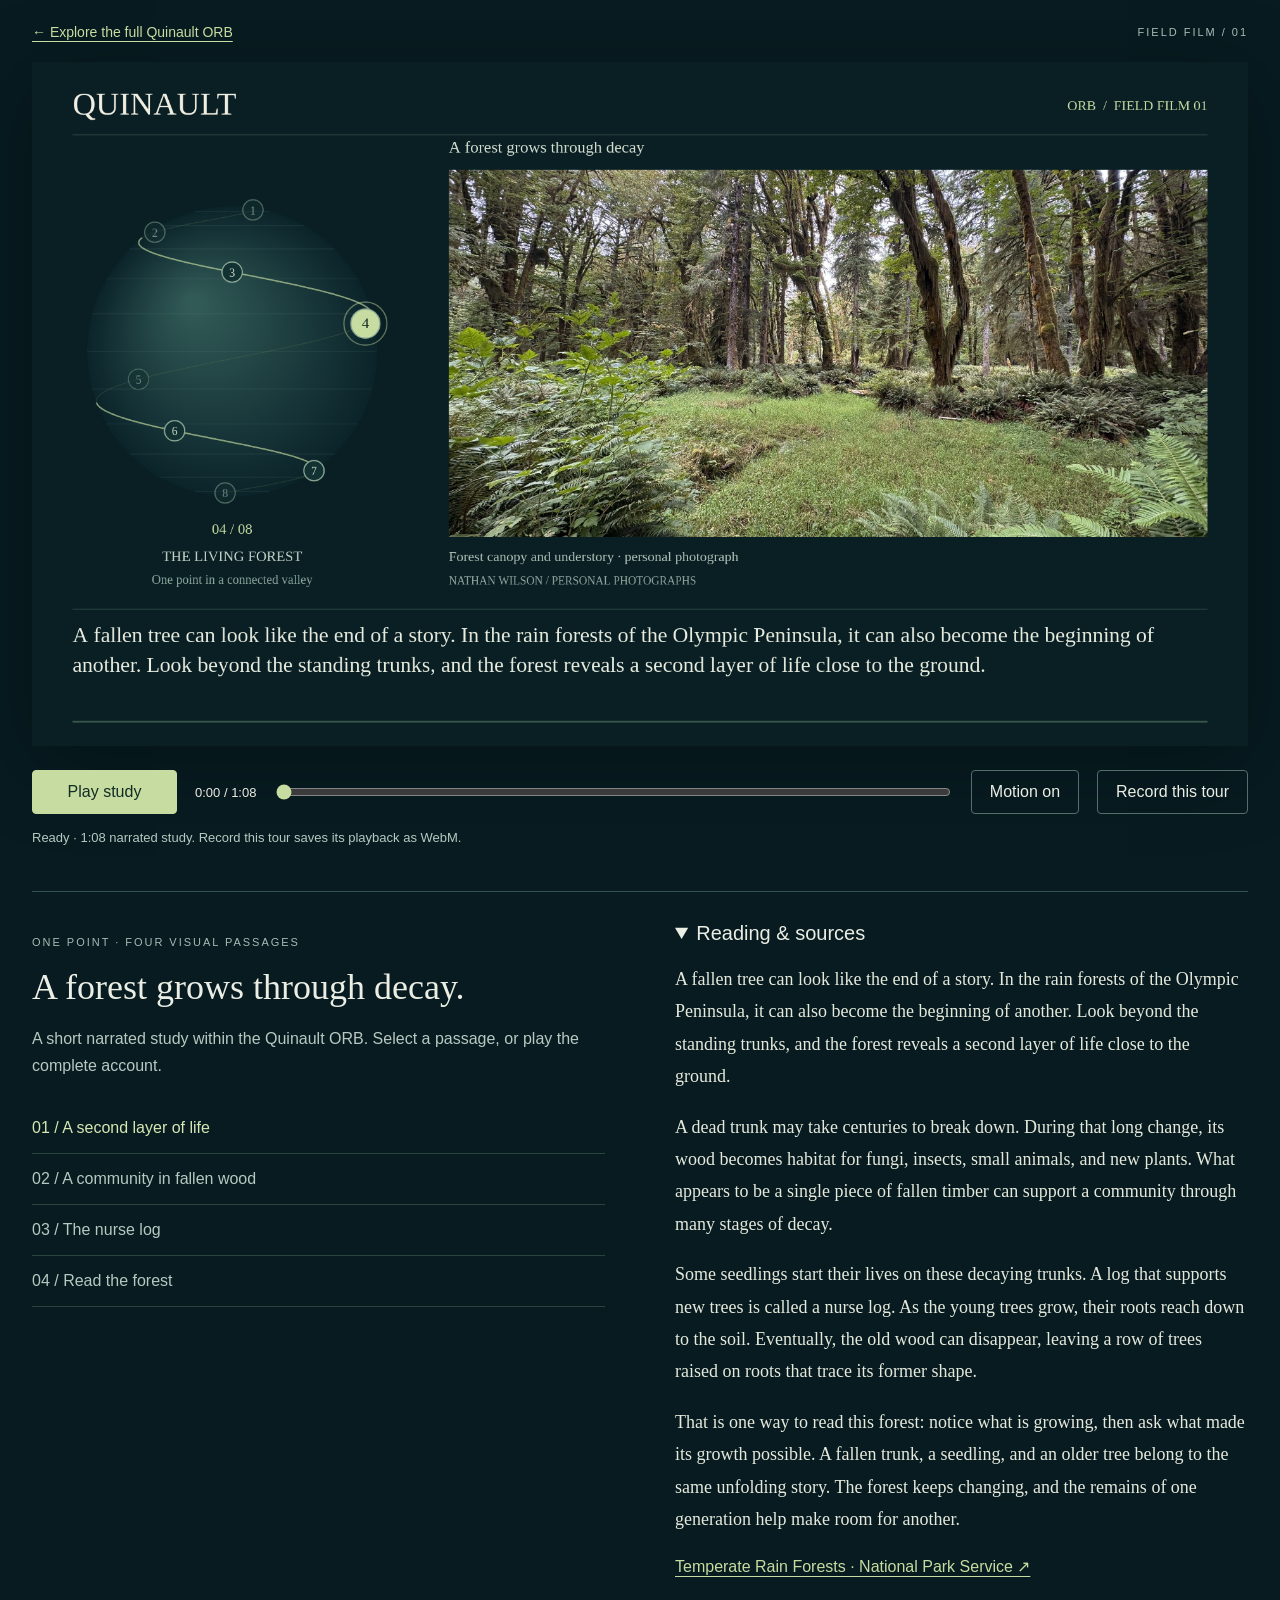
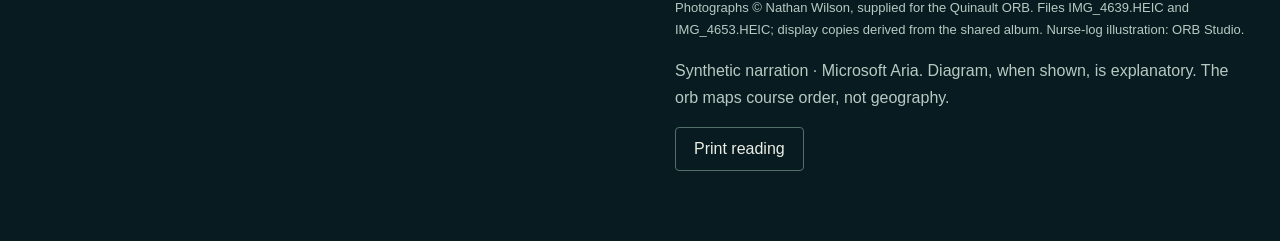
==== forest-sample.html @ 72dd6d6e "Add narrated forest film study with personal Quinault photographs Add a 69-second HTML study with tw" ====
<!doctype html>
<html lang="en"><head><meta charset="utf-8"><meta name="viewport" content="width=device-width,initial-scale=1"><meta name="color-scheme" content="dark"><title>Quinault · Forest film study</title><link rel="stylesheet" href="forest-sample.css"></head>
<body><main><nav class="top"><a href="index.html#journey/living-forest">← Explore the full Quinault ORB</a><span>FIELD FILM / 01</span></nav>
<canvas id="film" width="1920" height="1080" role="img" aria-label="Quinault forest film: a rotating eight-point orb beside photographs and the current narration passage. The complete transcript is below."></canvas>
<section class="controls" aria-label="Film playback"><button id="play" disabled>Loading narration…</button><span id="clock">0:00 / 1:09</span><input id="seek" type="range" min="0" max="69" step="0.1" value="0" aria-label="Seek narration"><button id="motion" aria-pressed="true">Motion on</button><button id="record" disabled>Record this tour</button></section>
<p id="status" role="status">Preparing the forest study.</p><a id="download" hidden>Download recorded tour</a>
<section class="notes"><div><p class="eyebrow">ONE POINT · FOUR VISUAL PASSAGES</p><h1>A forest grows through decay.</h1><p>A short narrated study within the Quinault ORB. Select a passage, or play the complete account.</p><nav id="passages" aria-label="Narration passages"></nav></div><div><details open><summary>Reading & sources</summary><div id="transcript"></div><p><a href="https://www.nps.gov/olym/learn/nature/temperate-rain-forests.htm" target="_blank" rel="noopener">Temperate Rain Forests · National Park Service ↗</a></p><p id="credits"></p><p>Synthetic narration · Microsoft Aria. Diagram, when shown, is explanatory. The orb maps course order, not geography.</p><button id="print">Print reading</button></details></div></section>
</main><audio id="voice" src="forest-sample.mp3" preload="auto"></audio><script src="forest-sample-data.js"></script><script src="forest-sample.js"></script></body></html>
---- forest-sample.css ----
:root{color-scheme:dark;font-family:'Segoe UI',sans-serif;background:#071b20;color:#ebeee4}*{box-sizing:border-box}body{margin:0}main{max-width:1600px;margin:auto;padding:24px 32px 70px}a{color:#c7dca1;text-underline-offset:4px}.top{display:flex;justify-content:space-between;gap:20px;align-items:center;padding:0 0 22px;font-size:14px}.top span,.eyebrow{font-size:11px;letter-spacing:.18em;color:#a9bbb5}canvas{display:block;width:100%;height:auto;background:#0a2025;box-shadow:0 18px 80px #0004}.controls{display:flex;gap:18px;align-items:center;margin-top:24px}button{background:transparent;color:inherit;border:1px solid #52706a;padding:12px 18px;border-radius:4px;font:inherit;cursor:pointer;white-space:nowrap}button:hover{background:#24423e}button:focus-visible,a:focus-visible,input:focus-visible{outline:3px solid #c7dca1;outline-offset:4px}button:disabled{opacity:.45;cursor:default}#play{background:#c7dca1;color:#122b25;border-color:#c7dca1;min-width:145px}#clock{font-size:13px;font-variant-numeric:tabular-nums;white-space:nowrap}input{accent-color:#c7dca1;flex:1;min-width:70px}#status{color:#b6c9c1;font-size:13px;min-height:20px}#download{display:inline-block;margin-bottom:15px}[hidden]{display:none!important}.notes{display:grid;grid-template-columns:1fr 1fr;gap:70px;margin-top:42px;padding-top:30px;border-top:1px solid #35514d}h1{font:36px/1.2 Georgia,serif;margin:14px 0}p{line-height:1.7;color:#b9c9c2}summary{cursor:pointer;font-size:20px}#transcript p{font:18px/1.8 Georgia,serif;color:#e5e9dc}#passages{display:flex;flex-direction:column;gap:0;margin-top:24px}#passages button{border:0;border-bottom:1px solid #29443e;text-align:left;border-radius:0;padding:16px 0;color:#b6c9c1}#passages button[aria-current=true]{color:#d6e8b3}#credits{font-size:13px}@media(max-width:850px){main{padding:18px 16px}.controls{flex-wrap:wrap;gap:12px}#seek{order:4;flex-basis:100%}.notes{grid-template-columns:1fr;gap:28px}.top span{display:none}h1{font-size:30px}#record{margin-left:auto}}@media print{body{background:white;color:black}canvas,.top,.controls,#status,#download,#passages,button,.eyebrow{display:none!important}.notes{display:block;border:0;margin:0;padding:0}main{padding:0}.notes p,#transcript p{color:black}details{display:block}a{color:black}}
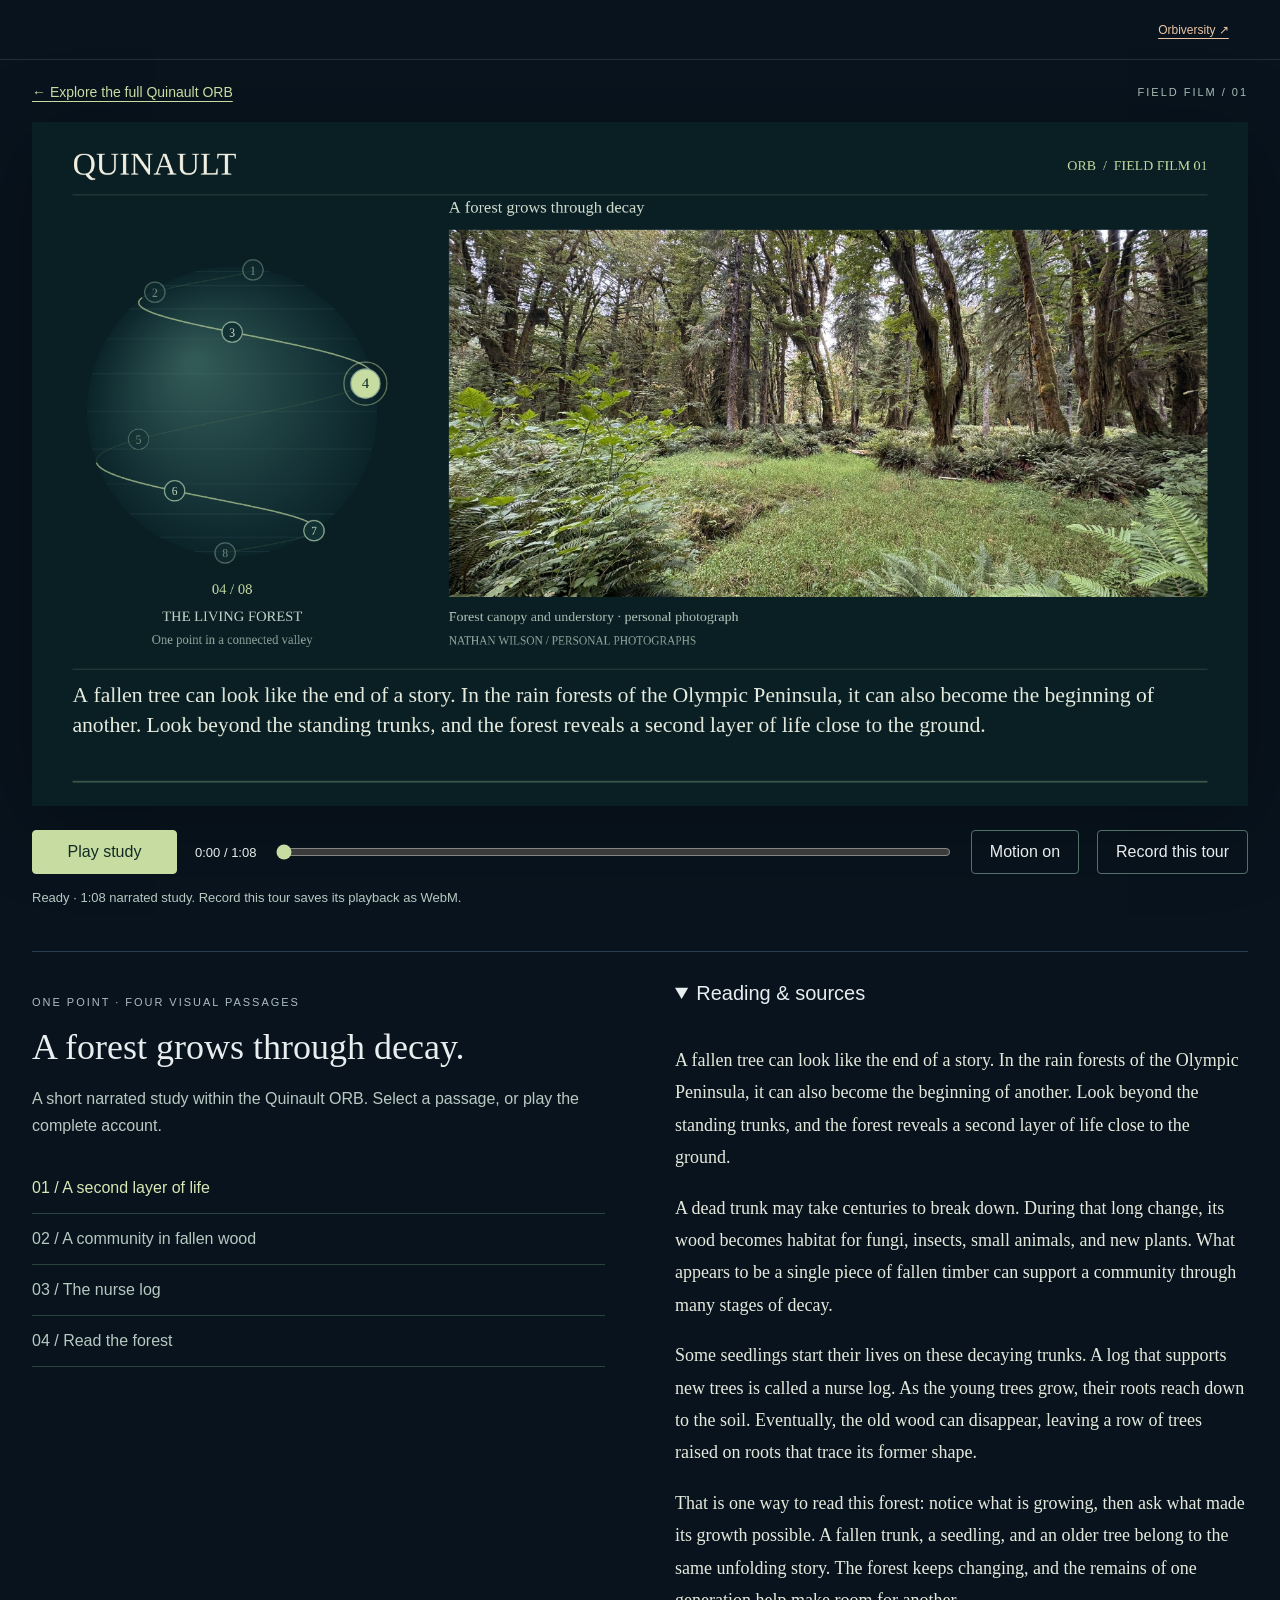
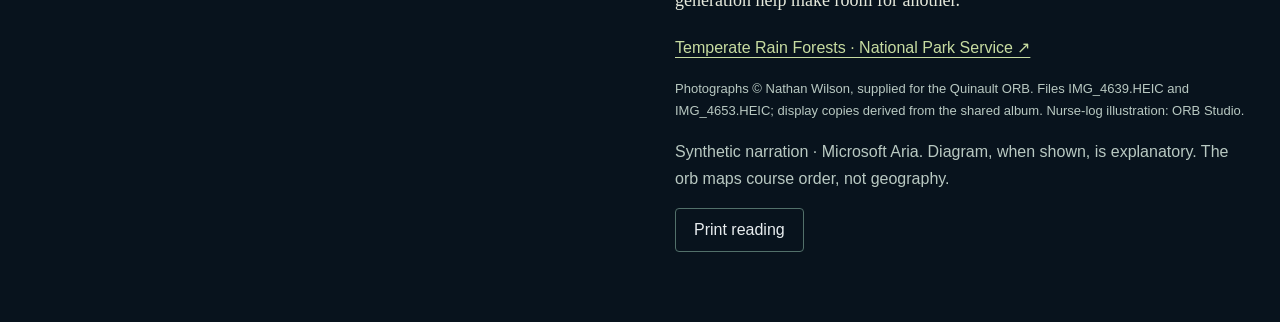
==== commit 2670ed34: "Unify the Quinault readers with Orbiversity Give the current reader, original edition and companion " ====
--- a/forest-sample.html
+++ b/forest-sample.html
@@ -1,8 +1,458 @@
-<!doctype html>
-<html lang="en"><head><meta charset="utf-8"><meta name="viewport" content="width=device-width,initial-scale=1"><meta name="color-scheme" content="dark"><title>Quinault · Forest film study</title><link rel="stylesheet" href="forest-sample.css"></head>
-<body><main><nav class="top"><a href="index.html#journey/living-forest">← Explore the full Quinault ORB</a><span>FIELD FILM / 01</span></nav>
-<canvas id="film" width="1920" height="1080" role="img" aria-label="Quinault forest film: a rotating eight-point orb beside photographs and the current narration passage. The complete transcript is below."></canvas>
-<section class="controls" aria-label="Film playback"><button id="play" disabled>Loading narration…</button><span id="clock">0:00 / 1:09</span><input id="seek" type="range" min="0" max="69" step="0.1" value="0" aria-label="Seek narration"><button id="motion" aria-pressed="true">Motion on</button><button id="record" disabled>Record this tour</button></section>
-<p id="status" role="status">Preparing the forest study.</p><a id="download" hidden>Download recorded tour</a>
-<section class="notes"><div><p class="eyebrow">ONE POINT · FOUR VISUAL PASSAGES</p><h1>A forest grows through decay.</h1><p>A short narrated study within the Quinault ORB. Select a passage, or play the complete account.</p><nav id="passages" aria-label="Narration passages"></nav></div><div><details open><summary>Reading & sources</summary><div id="transcript"></div><p><a href="https://www.nps.gov/olym/learn/nature/temperate-rain-forests.htm" target="_blank" rel="noopener">Temperate Rain Forests · National Park Service ↗</a></p><p id="credits"></p><p>Synthetic narration · Microsoft Aria. Diagram, when shown, is explanatory. The orb maps course order, not geography.</p><button id="print">Print reading</button></details></div></section>
-</main><audio id="voice" src="forest-sample.mp3" preload="auto"></audio><script src="forest-sample-data.js"></script><script src="forest-sample.js"></script></body></html>
+<!doctype html>
+<html lang="en"><head><meta charset="utf-8"><meta name="viewport" content="width=device-width,initial-scale=1"><meta name="color-scheme" content="dark"><title>Quinault · Forest film study</title><link rel="stylesheet" href="forest-sample.css"><!-- ORB-READER-STANDARD:STYLE:START -->
+<style id="orb-reader-standard">
+/* ORB reader standard 1.0.0. Presentation only; authored content keeps its identity. */
+@media screen {
+html:has(body[data-orb-reader]){color-scheme:dark;background:#08131d;scroll-padding-top:24px}
+body[data-orb-reader]{background:#08131d;color:#e8edef;font-family:Inter,"Segoe UI",Arial,sans-serif;font-synthesis:none;--reader-ink:#e8edef;--reader-muted:#acbcc5;--reader-line:#b5c9d326;--reader-accent:#efbc8e}
+body[data-orb-reader] :is(button,input,textarea,select){font-family:inherit}
+body[data-orb-reader] :is(button,summary,select){min-height:44px;touch-action:manipulation}
+body[data-orb-reader] :is(a,button,summary,input,textarea,select):focus-visible{outline:2px solid #efbc8e;outline-offset:4px}
+body[data-orb-reader] :is(button,a,summary){transition:color .18s,background-color .18s,border-color .18s}
+body[data-orb-reader] :is(input:not([type=range]):not([type=checkbox]):not([type=radio]),textarea,select){background:#122531;color:#e8edef;border-color:#b5c9d344;border-radius:5px}
+body[data-orb-reader] :is(dialog,.modal){background:#10222e;color:#e8edef;border-color:#b5c9d340;border-radius:8px}
+body[data-orb-reader] dialog::backdrop{background:#020812bd;backdrop-filter:blur(6px)}
+body[data-orb-reader] :is(header,.site-header,.topbar){background:#08131d;color:#e8edef;border-color:#b5c9d326}
+body[data-orb-reader] :is(header,.site-header,.topbar) a{color:#d4e0e6}
+body[data-orb-reader] :is(header,.site-header,.topbar) a:hover{color:#efbc8e}
+body[data-orb-reader] :is(.reader,.reader-panel,.content-column,article.reading){background:#0c1b26;color:#e8edef}
+body[data-orb-reader] :is(.reader,.reader-panel,.content-column,article.reading) :is(p,li){overflow-wrap:break-word}
+body[data-orb-reader] :is(.reader,.reader-panel,.content-column,article.reading) a{color:#e8c8a9}
+body[data-orb-reader] :is(.map-panel,.map-pane,.navigator,.orb-column,.sphere-panel){background:#091722;color:#e8edef;border-color:#b5c9d326}
+body[data-orb-reader] :is(.eyebrow,.kicker,.meta,.map-caption,.map-note,.note-status,.anchor){color:#aebdc6}
+body[data-orb-reader] :is(footer,.utility-bar,.below,.page-footer){color:#acbcc5;border-color:#b5c9d326}
+body[data-orb-reader] :is(.transport,.listen,.music-player,.film-player){background:#10222e;color:#e8edef;border-color:#b5c9d32c}
+body[data-orb-reader] :is(.compass,.directions,.thread-compass) button{color:#d2dfe6;background:#112530;border-color:#b5c9d32c;border-radius:5px}
+body[data-orb-reader] :is(.compass,.directions,.thread-compass) button:hover:not(:disabled){background:#1b3340;border-color:#efbc8e77;color:#fff}
+body[data-orb-reader] :is(.primary,.solid,.chosen){background:#ebbe97;color:#14212b;border-color:#ebbe97}
+body[data-orb-reader] button:disabled{opacity:.5}
+body[data-orb-reader] .reader-disclosure{border:0;border-top:1px solid #b5c9d326;padding:0;margin:18px 0 0;color:#e8edef}
+body[data-orb-reader] .reader-disclosure>summary{display:flex;align-items:center;gap:12px;cursor:pointer;font-size:13px;letter-spacing:0;font-weight:400;list-style:none;margin:0;padding:12px 0;color:#d0dee6}
+body[data-orb-reader] .reader-disclosure>summary::after{content:'+';margin-left:auto;color:#efbc8e;font-size:18px}
+body[data-orb-reader] .reader-disclosure[open]>summary::after{content:'−'}
+body[data-orb-reader] .reader-disclosure>summary::-webkit-details-marker{display:none}
+.reader-reaches{max-width:1600px;margin:0 auto;padding:35px clamp(22px,4vw,64px) 42px;border-top:1px solid #b5c9d326;color:#e8edef;font:14px/1.7 Inter,"Segoe UI",Arial,sans-serif;background:#0a1822}
+.reader-reaches h2{font:400 22px/1.3 Inter,"Segoe UI",Arial,sans-serif;letter-spacing:-.3px;margin:0 0 5px}
+.reader-reaches>p{color:#a9becb;font-size:13px;margin:0 0 22px}
+.reader-reach-list{display:grid;grid-template-columns:repeat(2,minmax(0,1fr));gap:24px 45px;list-style:none;padding:0;margin:0}
+.reader-reach-list li{display:grid;grid-template-columns:34px 1fr;column-gap:14px;align-content:start}
+.reader-reach-list li::before{content:'';grid-column:1;grid-row:1/4;width:28px;height:28px;margin-top:7px;border-radius:50%;background:radial-gradient(circle at 29% 24%,#f8eddd,#acc4ca 17%,#537d91 40%,#142a3c 70%,#08131d 88%);box-shadow:0 0 20px #aac7df26}
+.reader-reach-list a{grid-column:2;color:#f0d5bc;text-decoration:none;min-height:44px;display:flex;align-items:center;font-size:15px}
+.reader-reach-list a:hover{text-decoration:underline;text-underline-offset:5px}
+.reader-reach-list span{grid-column:2;font-size:12px;color:#a9becb;max-width:550px}
+.reader-library-return{display:inline-flex;align-items:center;min-height:44px;color:#eac5a3!important;font-size:12px;margin-top:20px}
+.reader-return-bar{display:flex;justify-content:flex-end;align-items:center;min-height:60px;padding:6px 4vw;background:#08131d;border-bottom:1px solid #b5c9d326}
+body[data-orb-reader="semantic"] h1{font-size:clamp(28px,3.2vw,42px);font-weight:400;margin:26px 4vw}
+body[data-orb-reader="semantic"] .portable-layout{grid-template-columns:minmax(0,1.1fr) minmax(0,1fr);margin:0 4vw 40px;gap:40px}
+body[data-orb-reader="semantic"] #orb-canvas{height:440px}
+body[data-orb-reader="semantic"] .reading p{color:#c6d4dd;font-size:16px;line-height:1.85;max-width:65ch}
+body[data-orb-reader="semantic"] button{background:#112530;color:#d9e5ec;border-color:#b5c9d333}
+body[data-orb-reader="semantic"] button[aria-current=true]{border-color:#efbc8e;color:#efbc8e}
+/* The field guide is the reference composition. */
+body[data-orb-reader="the-orb-skill"]{--paper:#08131d;--background:#08131d;--white:#112530;--ink:#e8edef;--muted:#acbcc5;--line:#b5c9d326;--accent:#efbc8e;--green:#efbc8e;--soft:#112530;--serif:Inter,"Segoe UI",Arial,sans-serif;--sans:Inter,"Segoe UI",Arial,sans-serif}
+body[data-orb-reader="the-orb-skill"] .header-inner{max-width:1600px;padding:0 4vw;min-height:64px}
+body[data-orb-reader="the-orb-skill"] .brand{font-size:23px;font-weight:450}
+body[data-orb-reader="the-orb-skill"] .brand::before{width:25px;height:25px;background:radial-gradient(circle at 29% 24%,#f8eddd,#acc4ca 17%,#537d91 40%,#142a3c 70%,#08131d 88%)}
+body[data-orb-reader="the-orb-skill"] .nav{font-size:12px;gap:24px}
+body[data-orb-reader="the-orb-skill"] .attribution{font-size:10px;color:#91a7b4}
+body[data-orb-reader="the-orb-skill"] .field-tools{max-width:1600px;padding:7px 4vw 0}
+body[data-orb-reader="the-orb-skill"] .field-tools .topnav{font-size:11px;gap:22px}
+body[data-orb-reader="the-orb-skill"] .field-tools button{color:#acbcc5}
+body[data-orb-reader="the-orb-skill"] .field-banner{max-width:1600px;padding:8px 4vw 25px}
+body[data-orb-reader="the-orb-skill"] .workspace-heading{min-height:0;background:none;border:0;border-radius:0;padding:0;gap:8px;overflow:visible}
+body[data-orb-reader="the-orb-skill"] .workspace-heading::before,body[data-orb-reader="the-orb-skill"] .workspace-heading::after{display:none}
+body[data-orb-reader="the-orb-skill"] .workspace-heading h1{font-size:30px;font-weight:400;letter-spacing:-.8px;max-width:100%}
+body[data-orb-reader="the-orb-skill"] .workspace-heading p{font-size:13px;color:#9eb3c0;max-width:none}
+body[data-orb-reader="the-orb-skill"] .workspace{max-width:1600px;padding:0;grid-template-columns:minmax(0,1.15fr) minmax(0,1fr);min-height:0;border-top:1px solid #b5c9d326}
+body[data-orb-reader="the-orb-skill"] .map-panel{padding:25px clamp(24px,3vw,48px) 30px;background:radial-gradient(ellipse at 50% 43%,#1630427a,transparent 62%),#091722}
+body[data-orb-reader="the-orb-skill"] .sticky-map{position:sticky;top:20px}
+body[data-orb-reader="the-orb-skill"] .map-toolbar{font-size:12px}
+body[data-orb-reader="the-orb-skill"] .view-switch{gap:22px}
+body[data-orb-reader="the-orb-skill"] .orb-stage{height:clamp(330px,36vw,505px);max-width:720px}
+body[data-orb-reader="the-orb-skill"] #globe>circle{fill:transparent;stroke:#a8c9dd50;stroke-width:.7}
+body[data-orb-reader="the-orb-skill"] #grid path{stroke:#95bed7;opacity:.27}
+body[data-orb-reader="the-orb-skill"] #connections path{stroke:#efbc8e;stroke-width:1;opacity:.6}
+body[data-orb-reader="the-orb-skill"] .map-point circle{fill:url(#reader-point-surface);stroke:#accbd481;filter:drop-shadow(0 0 5px #a8cce947)}
+body[data-orb-reader="the-orb-skill"] .map-point text{fill:#e8f0f5!important;font-size:8px}
+body[data-orb-reader="the-orb-skill"] .map-point[aria-pressed=true] circle{fill:#bb916a;stroke:#ffdab3;filter:drop-shadow(0 0 9px #efbc8e77)}
+body[data-orb-reader="the-orb-skill"] .orb-label{fill:#87a4b7;letter-spacing:2px;font-size:8px}
+body[data-orb-reader="the-orb-skill"] .reader-point-preview{min-height:42px;font-size:13px;text-align:center;color:#d2e0e9;margin:0 0 8px;display:flex;align-items:center;justify-content:center;max-width:480px;margin-inline:auto}
+body[data-orb-reader="the-orb-skill"] .map-caption{font-size:10px;color:#8da8b9}
+body[data-orb-reader="the-orb-skill"] .rotate{color:#b7c9d5;font-size:11px;bottom:28px}
+body[data-orb-reader="the-orb-skill"] .map-list{height:450px}
+body[data-orb-reader="the-orb-skill"] .map-list button{padding:13px 3px;font-size:13px}
+body[data-orb-reader="the-orb-skill"] .reader{padding:30px clamp(25px,3.5vw,56px) 45px;border-left:1px solid #b5c9d321}
+body[data-orb-reader="the-orb-skill"] .reader-top{font-size:10px;letter-spacing:.07em}
+body[data-orb-reader="the-orb-skill"] .reader h2{font-size:clamp(27px,2.6vw,39px);line-height:1.18;letter-spacing:-.8px;font-weight:400;margin:0 0 25px}
+body[data-orb-reader="the-orb-skill"] .reading p,body[data-orb-reader="the-orb-skill"] .reading p:first-child{font-size:15px;line-height:1.85;color:#c6d4dd;margin-bottom:20px;max-width:65ch}
+body[data-orb-reader="the-orb-skill"] .anchor{margin:7px 0 24px;color:#8ca5b5}
+body[data-orb-reader="the-orb-skill"] .direction{background:#112530;padding:11px 12px;border-radius:5px}
+body[data-orb-reader="the-orb-skill"] .direction strong{font-size:10px;letter-spacing:.06em}
+body[data-orb-reader="the-orb-skill"] .direction span{font-size:12px;color:#b4c8d5}
+body[data-orb-reader="the-orb-skill"] .history-controls{border-top:1px solid #b5c9d326;margin-top:18px;padding:5px 0 0;flex-wrap:wrap}
+body[data-orb-reader="the-orb-skill"] .history-controls button{font-size:12px;color:#b5c9d5}
+body[data-orb-reader="the-orb-skill"] .practice{border:0;padding-top:10px;margin:0}
+body[data-orb-reader="the-orb-skill"] .exercise{font-size:18px;line-height:1.65;color:#d4e0e6}
+body[data-orb-reader="the-orb-skill"] .practice textarea{background:#10222e;border-radius:5px;border-color:#b5c9d338;font-size:14px}
+body[data-orb-reader="the-orb-skill"] .outline{border-color:#b5c9d344;color:#d3e0e8;border-radius:5px;font-weight:400}
+body[data-orb-reader="the-orb-skill"] .loop{color:#8ca5b5;margin:28px 0 24px;font-size:9px;letter-spacing:.05em}
+body[data-orb-reader="the-orb-skill"] details>summary{font-size:12px;font-weight:400;padding:12px 0;color:#d4dfe7}
+body[data-orb-reader="the-orb-skill"] details p,body[data-orb-reader="the-orb-skill"] details li{font-size:13px;line-height:1.75}
+body[data-orb-reader="the-orb-skill"] .trail{max-width:1600px;padding:22px 4vw;background:#08131d}
+body[data-orb-reader="the-orb-skill"] .trail-items button{font-size:11px}
+body[data-orb-reader="the-orb-skill"] .utility-bar{max-width:1600px;padding:24px 4vw;font-size:11px}
+body[data-orb-reader="the-orb-skill"] .toast{background:#e5c3a3;color:#10212d}
+body[data-orb-reader="the-orb-skill"] .print-only{display:none}
+@media(max-width:760px){
+.reader-reach-list{grid-template-columns:1fr;gap:22px}.reader-reaches{padding:28px 22px}
+body[data-orb-reader="semantic"] .portable-layout{display:block;margin:0 22px 32px}
+body[data-orb-reader="semantic"] #orb-canvas{height:300px}
+body[data-orb-reader="semantic"] .reading{margin-top:30px}
+body[data-orb-reader="the-orb-skill"] .header-inner{padding:10px 22px;gap:10px;min-height:60px;flex-wrap:wrap}
+body[data-orb-reader="the-orb-skill"] .nav{margin-left:auto;flex-basis:auto;gap:18px;min-height:44px}
+body[data-orb-reader="the-orb-skill"] .nav a{font-size:12px}
+body[data-orb-reader="the-orb-skill"] .nav a:not(:first-child){display:none}
+body[data-orb-reader="the-orb-skill"] .field-tools{padding:0 22px;justify-content:flex-start}
+body[data-orb-reader="the-orb-skill"] .field-tools .topnav{flex-wrap:wrap;gap:0 20px;font-size:11px}
+body[data-orb-reader="the-orb-skill"] .field-tools .topnav>a{display:none}
+body[data-orb-reader="the-orb-skill"] .field-banner{padding:13px 22px 22px}
+body[data-orb-reader="the-orb-skill"] .workspace-heading h1{font-size:28px}
+body[data-orb-reader="the-orb-skill"] .workspace-heading p{max-width:none;font-size:12px}
+body[data-orb-reader="the-orb-skill"] .workspace{display:block;padding:0}
+body[data-orb-reader="the-orb-skill"] .map-panel{padding:15px 22px 18px;border-right:0}
+body[data-orb-reader="the-orb-skill"] .sticky-map{position:static}
+body[data-orb-reader="the-orb-skill"] .orb-stage{height:290px;margin:0 -8px}
+body[data-orb-reader="the-orb-skill"] .reader-point-preview{font-size:12px;min-height:40px}
+body[data-orb-reader="the-orb-skill"] .history-controls{margin-top:6px;gap:14px}
+body[data-orb-reader="the-orb-skill"] .reader-disclosure{margin-top:8px}
+body[data-orb-reader="the-orb-skill"] .reader{padding:29px 24px 34px;border-left:0;border-top:1px solid #b5c9d326}
+body[data-orb-reader="the-orb-skill"] .reader h2{font-size:30px;line-height:1.2}
+body[data-orb-reader="the-orb-skill"] .reading p{font-size:15px;line-height:1.85}
+body[data-orb-reader="the-orb-skill"] .trail{display:block;padding:18px 24px}
+body[data-orb-reader="the-orb-skill"] .utility-bar{display:block;padding:20px 24px;line-height:1.8}
+body[data-orb-reader="the-orb-skill"] .utility-bar a{display:inline-flex;align-items:center;min-height:44px}
+}
+@media(prefers-reduced-motion:reduce){body[data-orb-reader] *,body[data-orb-reader] *::before,body[data-orb-reader] *::after{animation:none!important;transition:none!important;scroll-behavior:auto!important}}
+}
+@media print{.reader-reaches,.reader-point-preview,.reader-library-return,.reader-return-bar,.reader-disclosure{display:none!important}}
+
+/* ORB reader family adapters, 2026-09-15.
+ * Kept separate from the shared shell: historical readers use opposite meanings
+ * for --ink and --paper. Nothing here changes authored content, media, routes,
+ * audio timing, visibility of features, or print output.
+ */
+@media screen {
+  /* Quinault: keep its continuous player and serif spoken readings. */
+  body[data-orb-reader="Quinault-orb"][data-orb-page="index"] {
+    --bg:#08131d; --panel:#0d1c27; --paper:#e8edef;
+    --muted:#acbcc5; --accent:#efbc8e; --line:#28404e;
+  }
+  body[data-orb-reader="Quinault-orb"][data-orb-page="index"] main {max-width:1680px;padding-top:28px}
+  body[data-orb-reader="Quinault-orb"][data-orb-page="index"] .intro {gap:32px;margin-bottom:26px}
+  body[data-orb-reader="Quinault-orb"][data-orb-page="index"] h1 {font-size:clamp(44px,4.6vw,68px);letter-spacing:-.04em;margin-block:6px 12px}
+  body[data-orb-reader="Quinault-orb"][data-orb-page="index"] .dek {font-size:15px;color:#acbcc5;max-width:42ch}
+  body[data-orb-reader="Quinault-orb"][data-orb-page="index"] .durations button {font-size:20px;min-height:48px}
+  body[data-orb-reader="Quinault-orb"][data-orb-page="index"] .durations .chosen {background:#23323a;color:#f2d4b9}
+  body[data-orb-reader="Quinault-orb"][data-orb-page="index"] .dek br {display:block}
+  body[data-orb-reader="Quinault-orb"][data-orb-page="index"] .orb-stage {height:clamp(370px,35vw,560px);background:radial-gradient(ellipse at 50% 48%,#315b7138,transparent 65%)}
+  body[data-orb-reader="Quinault-orb"][data-orb-page="index"] .point-list button {font-size:12px;border-bottom-color:#203541}
+  body[data-orb-reader="Quinault-orb"][data-orb-page="index"] :is(.point-list .num,.orb-whisper,.map-note,figcaption) {color:#acbcc5}
+  body[data-orb-reader="Quinault-orb"][data-orb-page="index"] .content-column {padding:24px 28px;max-width:700px}
+  body[data-orb-reader="Quinault-orb"][data-orb-page="index"] :is(#scene,#diagram) {height:auto;aspect-ratio:16/9;background:#0d1c27}
+  body[data-orb-reader="Quinault-orb"][data-orb-page="index"] #reading {font-size:19px;line-height:1.85;color:#dde6ea;max-width:64ch}
+  body[data-orb-reader="Quinault-orb"][data-orb-page="index"] .transport {background:#0b1924f5;border-color:#28404e;padding-bottom:max(12px,env(safe-area-inset-bottom))}
+  body[data-orb-reader="Quinault-orb"][data-orb-page="index"] .play {background:#efbc8e;color:#15212b;border-color:#efbc8e}
+  body[data-orb-reader="Quinault-orb"][data-orb-page="index"] .play:hover {background:#f5cfaa;color:#15212b}
+
+  /* Olympic: the compiled atlas, source shell, and two authored audio editions. */
+  body[data-orb-reader="olympic-national-park"] {--muted:#acbcc5;--line:#28404e;--accent:#efbc8e;--dark:#0d1c27}
+  body[data-orb-reader="olympic-national-park"]:is([data-orb-page="index"],[data-orb-page="shell"],[data-orb-page="courses"]) {--ink:#e8edef;--paper:#08131d}
+  body[data-orb-reader="olympic-national-park"] :is(.topbar,.map-shell,.sphere-panel) {background:#0d1c27;color:#e8edef}
+  body[data-orb-reader="olympic-national-park"] :is(.topbar,header,.site-footer,footer) {border-color:#28404e}
+  body[data-orb-reader="olympic-national-park"] .hero {min-height:230px}
+  body[data-orb-reader="olympic-national-park"] .hero-inner {padding-block:28px}
+  body[data-orb-reader="olympic-national-park"] .hero h1 {font-size:clamp(38px,4.2vw,62px);max-width:800px;margin-block:8px 12px;line-height:1.05}
+  body[data-orb-reader="olympic-national-park"] .hero p {font-size:14px;max-width:62ch}
+  body[data-orb-reader="olympic-national-park"] .hero-aside a {background:#efbc8e;color:#15212b}
+  body[data-orb-reader="olympic-national-park"] .intro-strip {padding-block:14px;color:#acbcc5}
+  body[data-orb-reader="olympic-national-park"] .intro-strip strong {color:#e8edef}
+  body[data-orb-reader="olympic-national-park"] .workspace {max-width:1680px;padding-top:28px;gap:clamp(28px,4vw,64px)}
+  body[data-orb-reader="olympic-national-park"] .map-shell {padding:20px 22px;background:radial-gradient(ellipse at 50% 40%,#1a394c55,transparent 70%),#0b1924}
+  body[data-orb-reader="olympic-national-park"] .orb-wrap {margin-inline:-10px;max-height:none}
+  body[data-orb-reader="olympic-national-park"] .reader {max-width:700px;padding-top:8px}
+  body[data-orb-reader="olympic-national-park"] .reader h2 {font-size:clamp(30px,3vw,43px);line-height:1.15}
+  body[data-orb-reader="olympic-national-park"] :is(.reading,.research-method p) {color:#dde6ea;font-size:19px;line-height:1.85;max-width:64ch}
+  body[data-orb-reader="olympic-national-park"] :is(.floor-question,.journey-box) {background:#0d1c27;border-color:#efbc8e}
+  body[data-orb-reader="olympic-national-park"] .journey-controls .primary {background:#efbc8e;color:#15212b;border-color:#efbc8e}
+  body[data-orb-reader="olympic-national-park"] :is(.photo-frame,.photo-frame.contain img,.image-stage) {background:#0a1721}
+  body[data-orb-reader="olympic-national-park"] .media-picker button[aria-pressed=true] {background:#efbc8e;color:#15212b}
+  body[data-orb-reader="olympic-national-park"] :is(.direction-grid button:hover:not(:disabled),.contents-list button:hover,.contents-list button[aria-current=true]) {background:#1b303e}
+  body[data-orb-reader="olympic-national-park"] :is(.map-current small,.map-note,.map-actions span,.parent-context,.sphere-caption span,.sphere-caption p,.keyboard-guide) {color:#acbcc5}
+  body[data-orb-reader="olympic-national-park"] :is(dialog,.search-row input,.search-row select,textarea) {background:#0d1c27;color:#e8edef;border-color:#28404e}
+  body[data-orb-reader="olympic-national-park"] dialog .action {background:#efbc8e;color:#15212b}
+  body[data-orb-reader="olympic-national-park"].map-expanded .workspace {max-width:1200px}
+  body[data-orb-reader="olympic-national-park"][data-orb-page="courses"] main {max-width:1680px;padding-top:28px}
+  body[data-orb-reader="olympic-national-park"][data-orb-page="courses"] .opening {gap:32px;margin-bottom:26px}
+  body[data-orb-reader="olympic-national-park"][data-orb-page="courses"] .opening h1 {font-size:clamp(32px,3.5vw,48px)}
+  body[data-orb-reader="olympic-national-park"][data-orb-page="courses"] .sphere-panel {background:radial-gradient(ellipse at 50% 38%,#24445955,transparent 65%),#0b1924}
+  body[data-orb-reader="olympic-national-park"][data-orb-page="courses"] .sphere-panel canvas {aspect-ratio:1;max-height:600px}
+  body[data-orb-reader="olympic-national-park"][data-orb-page="courses"] :is(.mode-control select,.sphere-panel select,.sphere-panel option) {background:#112331;color:#e8edef;border-color:#28404e}
+  body[data-orb-reader="olympic-national-park"][data-orb-page="courses"] #course-reading {font-size:19px;line-height:1.85;max-width:64ch}
+  body[data-orb-reader="olympic-national-park"][data-orb-page="courses"] #course-reading p:not(.speaking) {color:#c6d2d9}
+  body[data-orb-reader="olympic-national-park"][data-orb-page="courses"] #course-reading p.speaking {color:#f3d6b9;border-color:#efbc8e}
+  body[data-orb-reader="olympic-national-park"][data-orb-page="courses"] .transport {background:#0b1924f5;border-color:#28404e;padding-bottom:max(10px,env(safe-area-inset-bottom))}
+  body[data-orb-reader="olympic-national-park"][data-orb-page="courses"] .transport-actions button {background:#142635;color:#e8edef}
+  body[data-orb-reader="olympic-national-park"][data-orb-page="courses"] .transport-actions .primary {background:#efbc8e;color:#15212b;border-color:#efbc8e}
+  body[data-orb-reader="olympic-national-park"][data-orb-page="courses"] input {accent-color:#efbc8e}
+  body[data-orb-reader="olympic-national-park"][data-orb-page="rest"] :is(header p,.quiet,#status,footer) {color:#acbcc5}
+  body[data-orb-reader="olympic-national-park"][data-orb-page="rest"] :is(button,select) {background:#112331;color:#e8edef;border-color:#28404e}
+  body[data-orb-reader="olympic-national-park"][data-orb-page="rest"] #play {background:#efbc8e;color:#15212b}
+  body[data-orb-reader="olympic-national-park"][data-orb-page="rest"] #reading {max-width:68ch}
+  body[data-orb-reader="olympic-national-park"][data-orb-page="rest"] #reading .speaking {color:#f3d6b9;border-color:#efbc8e}
+  body[data-orb-reader="olympic-national-park"][data-orb-page="olympic-guided-dream"] .manuscript {font-family:Georgia,'Times New Roman',serif;color:#dde6ea}
+  body[data-orb-reader="olympic-national-park"][data-orb-page="olympic-guided-dream"] :is(.deck,.credit,.note,h2,h2 span,.evidence) {color:#acbcc5}
+  body[data-orb-reader="olympic-national-park"][data-orb-page="olympic-guided-dream"] .tools button {background:#142635;color:#e8edef;border-color:#28404e}
+
+  /* The linked original Quinault edition keeps its historical navigation. */
+  body[data-orb-reader="Quinault-orb"][data-orb-page="original"] {display:block;--cream:#e8edef;--amber:#efbc8e}
+  body[data-orb-reader="Quinault-orb"][data-orb-page="original"] .wrap {margin-inline:auto}
+  body[data-orb-reader="Quinault-orb"][data-orb-page="original"] .panel {background:#0d1c27;border-color:#28404e;border-radius:5px;padding:24px}
+  body[data-orb-reader="Quinault-orb"][data-orb-page="original"] .read {color:#dde6ea;font-size:17px;line-height:1.85}
+  body[data-orb-reader="Quinault-orb"][data-orb-page="original"] :is(.snap,.route,.lbl,.note,.foot) {color:#acbcc5}
+
+  /* Salmon: the seasonal table is part of the guide and keeps its scroll area. */
+  body[data-orb-reader="south-sound-salmon-watching-guide"][data-orb-page="index"] {--bg:#08131d;--panel:#0d1c27;--ink:#e8edef;--dim:#acbcc5;--gold:#efbc8e;--line:#28404e}
+  body[data-orb-reader="south-sound-salmon-watching-guide"][data-orb-page="index"] .intro {padding-block:26px 18px}
+  body[data-orb-reader="south-sound-salmon-watching-guide"][data-orb-page="index"] h1 {font-size:clamp(34px,3.8vw,56px)}
+  body[data-orb-reader="south-sound-salmon-watching-guide"][data-orb-page="index"] .dek {position:static;font-size:16px;margin:10px 0 0}
+  body[data-orb-reader="south-sound-salmon-watching-guide"][data-orb-page="index"] .workspace {max-width:1680px;margin:auto;gap:clamp(28px,4vw,64px)}
+  body[data-orb-reader="south-sound-salmon-watching-guide"][data-orb-page="index"] .orb {max-width:650px;background:radial-gradient(ellipse,#24445930,transparent 66%)}
+  body[data-orb-reader="south-sound-salmon-watching-guide"][data-orb-page="index"] .point-label {font-size:12px;text-shadow:0 1px 7px #08131d,0 0 4px #08131d}
+  body[data-orb-reader="south-sound-salmon-watching-guide"][data-orb-page="index"] .point-label.active {background:#132635e8;color:#efbc8e}
+  body[data-orb-reader="south-sound-salmon-watching-guide"][data-orb-page="index"] #reading {min-width:0;max-width:700px;padding-top:8px}
+  body[data-orb-reader="south-sound-salmon-watching-guide"][data-orb-page="index"] #prose {max-width:64ch}
+  body[data-orb-reader="south-sound-salmon-watching-guide"][data-orb-page="index"] #prose p {font-size:17px;line-height:1.85;color:#dde6ea}
+  body[data-orb-reader="south-sound-salmon-watching-guide"][data-orb-page="index"] #prose p.spoken {color:#f3d6b9}
+  body[data-orb-reader="south-sound-salmon-watching-guide"][data-orb-page="index"] #point-image[data-type="photo"] {background:#0a1721}
+  body[data-orb-reader="south-sound-salmon-watching-guide"][data-orb-page="index"] .planner {background:#0d1c27;color:#e8edef;border-block:1px solid #28404e;padding-block:40px}
+  body[data-orb-reader="south-sound-salmon-watching-guide"][data-orb-page="index"] :is(.planner .muted,th,td small) {color:#acbcc5}
+  body[data-orb-reader="south-sound-salmon-watching-guide"][data-orb-page="index"] :is(.planner .eyebrow,td button) {color:#efbc8e}
+  body[data-orb-reader="south-sound-salmon-watching-guide"][data-orb-page="index"] :is(th,td,.filters button) {border-color:#28404e}
+  body[data-orb-reader="south-sound-salmon-watching-guide"][data-orb-page="index"] .filters button[aria-pressed=true] {background:#efbc8e;color:#15212b}
+  body[data-orb-reader="south-sound-salmon-watching-guide"][data-orb-page="index"] .filters button:hover {color:#f3d6b9}
+  body[data-orb-reader="south-sound-salmon-watching-guide"][data-orb-page="index"] .transport {background:#0b1924f5;padding-bottom:max(12px,env(safe-area-inset-bottom))}
+
+  /* Día: retain the gold/pink meanings and both independent language controls. */
+  body[data-orb-reader="dia-de-muertos"][data-orb-page="index"] {--night:#08131d;--deep:#0d1c27;--ink:#e8edef;--muted:#acbcc5;--line:#28404e;--gold:#efbc8e;--pink:#e2a6bc}
+  body[data-orb-reader="dia-de-muertos"][data-orb-page="index"] .site-header {background:#0b1924;border-color:#28404e}
+  body[data-orb-reader="dia-de-muertos"][data-orb-page="index"] .explore {max-width:1680px}
+  body[data-orb-reader="dia-de-muertos"][data-orb-page="index"] .map-panel {background:radial-gradient(ellipse at 50% 30%,#24445950,transparent 70%);padding:26px clamp(22px,3vw,48px);scrollbar-color:#3b5363 transparent}
+  body[data-orb-reader="dia-de-muertos"][data-orb-page="index"][data-mode="feel"] .map-panel {background:radial-gradient(ellipse at 50% 30%,#49334c50,transparent 70%)}
+  body[data-orb-reader="dia-de-muertos"][data-orb-page="index"] .map-heading h1 {font-size:32px}
+  body[data-orb-reader="dia-de-muertos"][data-orb-page="index"] .orb-wrap {height:clamp(380px,35vw,560px)}
+  body[data-orb-reader="dia-de-muertos"][data-orb-page="index"] :is(.quiet,.compass-heading small,.directions span,.thread-note,.branches summary,.map-foot a,.map-foot button) {color:#acbcc5}
+  body[data-orb-reader="dia-de-muertos"][data-orb-page="index"] .directions {gap:0 16px}
+  body[data-orb-reader="dia-de-muertos"][data-orb-page="index"] .directions button {border:0;border-bottom:1px solid #28404e;border-radius:0;padding:12px 0;background:transparent}
+  body[data-orb-reader="dia-de-muertos"][data-orb-page="index"] .reading {background:#0d1c27;color:#e8edef;padding:30px clamp(24px,3.5vw,52px) 44px;border-left:1px solid #213746}
+  body[data-orb-reader="dia-de-muertos"][data-orb-page="index"] .reading h2 {font-size:clamp(30px,3vw,42px)}
+  body[data-orb-reader="dia-de-muertos"][data-orb-page="index"] #point-body {max-width:64ch;color:#dde6ea}
+  body[data-orb-reader="dia-de-muertos"][data-orb-page="index"] #point-body p {font-size:17px;line-height:1.85}
+  body[data-orb-reader="dia-de-muertos"][data-orb-page="index"] .script-heading {color:#e2a6bc}
+  body[data-orb-reader="dia-de-muertos"][data-orb-page="index"] :is(.floor-note,.listen) {background:#112331;border-color:#28404e;border-radius:4px}
+  body[data-orb-reader="dia-de-muertos"][data-orb-page="index"] .mode-controls [aria-pressed=true] {background:#263747;border-color:#b9998d;color:#f1d6bd}
+  body[data-orb-reader="dia-de-muertos"][data-orb-page="index"] :is(select,textarea,dialog) {background:#0d1c27;color:#e8edef;border-color:#28404e}
+  body[data-orb-reader="dia-de-muertos"][data-orb-page="index"] :is(.point-media,.point-media img) {background:#0a1721}
+  body[data-orb-reader="dia-de-muertos"][data-orb-page="index"] .chapter-nav .active {background:#efbc8e14;border-color:#efbc8e66}
+
+  /* Crystal Ball retains three semantic orb colors and the temporal horizon. */
+  body[data-orb-reader="crystal-ball-orb"][data-orb-page="index"] {--bg:#08131d;--ink:#e8edef;--muted:#acbcc5;--line:#28404e;--prediction:#efbc8e;--theme:#c6b8e7;--detail:#9bd7dc}
+  body[data-orb-reader="crystal-ball-orb"][data-orb-page="index"] .intro {padding-top:24px}
+  body[data-orb-reader="crystal-ball-orb"][data-orb-page="index"] .intro h1 {font-size:clamp(32px,3.7vw,52px)}
+  body[data-orb-reader="crystal-ball-orb"][data-orb-page="index"] .workspace {max-width:1680px;margin:auto;gap:clamp(28px,4vw,64px);padding-top:8px}
+  body[data-orb-reader="crystal-ball-orb"][data-orb-page="index"] .reader {padding:26px 28px;margin-top:22px;background:#0d1c27;border:1px solid #213746;max-width:700px}
+  body[data-orb-reader="crystal-ball-orb"][data-orb-page="index"] #point-body {font-size:17px;line-height:1.85;color:#dde6ea;max-width:64ch}
+  body[data-orb-reader="crystal-ball-orb"][data-orb-page="index"] .node {background:#08131d72;text-shadow:0 1px 7px #08131d,0 0 5px #08131d;border-radius:12px}
+  body[data-orb-reader="crystal-ball-orb"][data-orb-page="index"] .node.active {background:#273745;color:#ffe4c9;box-shadow:0 0 20px #efbc8e1a}
+  body[data-orb-reader="crystal-ball-orb"][data-orb-page="index"] .node:hover {background:#142635}
+  body[data-orb-reader="crystal-ball-orb"][data-orb-page="index"] .node.compact-node {background:transparent}
+  body[data-orb-reader="crystal-ball-orb"][data-orb-page="index"] .glass {border-color:#98afc858;background:radial-gradient(ellipse at 30% 14%,#ffffff18,transparent 20%),radial-gradient(ellipse at 72% 74%,#4e8aa91c,transparent 45%);box-shadow:inset 3px 3px 25px #b1c8d61a,inset -8px -10px 38px #3d719328,0 0 50px #718ca710}
+
+  /* Core Belief's --ink is a background elsewhere, so use explicit reader colors. */
+  body[data-orb-reader="core-belief"][data-orb-page="index"] {--accent:#efbc8e;--muted:#acbcc5;--line:#28404e}
+  body[data-orb-reader="core-belief"][data-orb-page="index"] .intro {padding-block:25px 22px}
+  body[data-orb-reader="core-belief"][data-orb-page="index"] .intro h1 {font-size:clamp(36px,4vw,58px)}
+  body[data-orb-reader="core-belief"][data-orb-page="index"] .intro p {color:#acbcc5;max-width:44ch}
+  body[data-orb-reader="core-belief"][data-orb-page="index"] .context {min-height:68px;padding-block:13px}
+  body[data-orb-reader="core-belief"][data-orb-page="index"] .workspace {max-width:1680px}
+  body[data-orb-reader="core-belief"][data-orb-page="index"] .map-pane {padding-right:clamp(25px,4vw,60px)}
+  body[data-orb-reader="core-belief"][data-orb-page="index"] .reader {background:#0d1c27;color:#e8edef;border-left:1px solid #213746;min-height:0;padding:32px clamp(24px,3.5vw,52px) 42px}
+  body[data-orb-reader="core-belief"][data-orb-page="index"] .reader h2 {font-size:clamp(30px,3vw,43px);line-height:1.18}
+  body[data-orb-reader="core-belief"][data-orb-page="index"] .reader p {font-size:16px;line-height:1.85;max-width:64ch;color:#dde6ea}
+  body[data-orb-reader="core-belief"][data-orb-page="index"] :is(.reader .eyebrow,.reader h3,.reader button,.rule small) {color:#efbc8e}
+  body[data-orb-reader="core-belief"][data-orb-page="index"] .reader button:hover {color:#f6d8bd}
+  body[data-orb-reader="core-belief"][data-orb-page="index"] :is(.reading-number,.reader .example-note,.source-list p,.reader .availability) {color:#acbcc5}
+  body[data-orb-reader="core-belief"][data-orb-page="index"] :is(.rule,.question,.point-links button,.reader details) {border-color:#28404e}
+  body[data-orb-reader="core-belief"][data-orb-page="index"] .alternative {border-color:#efbc8e}
+  body[data-orb-reader="core-belief"][data-orb-page="index"] .alternative p {font-family:Georgia,serif;font-size:22px;line-height:1.6;color:#f1d6bd}
+  body[data-orb-reader="core-belief"][data-orb-page="index"] :is(dialog,textarea,input,select) {background:#0d1c27;color:#e8edef;border-color:#28404e}
+
+  /* Autumn: the poems retain line breaks and serif type; film/music stay separate. */
+  body[data-orb-reader="autumn-in-two-orbits"][data-orb-page="index"] {--paper:#08131d;--ink:#e8edef;--muted:#acbcc5;--copper:#efbc8e;--line:#28404e;--night:#0d1c27;--gold:#efbc8e}
+  body[data-orb-reader="autumn-in-two-orbits"][data-orb-page="index"] :is(header,.layers,.page-footer) {background:#0b1924}
+  body[data-orb-reader="autumn-in-two-orbits"][data-orb-page="index"] main {max-width:1680px;margin:auto}
+  body[data-orb-reader="autumn-in-two-orbits"][data-orb-page="index"] .map-panel {background:radial-gradient(ellipse at 50% 38%,#2c4c6333,transparent 65%),#08131d;color:#e8edef;padding:28px clamp(24px,3vw,48px);min-height:0}
+  body[data-orb-reader="autumn-in-two-orbits"][data-orb-page="index"] h1 {font-size:clamp(38px,4vw,58px);letter-spacing:-.035em;line-height:1.05}
+  body[data-orb-reader="autumn-in-two-orbits"][data-orb-page="index"] :is(h1 em,.eyebrow,.compass button) {color:#efbc8e}
+  body[data-orb-reader="autumn-in-two-orbits"][data-orb-page="index"] :is(.dek,.legend,.compass span,.edge-note,.map-tools button,.map-footer button,.index button,.music-heading>span,.music-piece span,.music-options,.music-player>p:last-of-type) {color:#acbcc5}
+  body[data-orb-reader="autumn-in-two-orbits"][data-orb-page="index"] :is(.map-tools,.index,.map-footer,.music-player) {border-color:#28404e}
+  body[data-orb-reader="autumn-in-two-orbits"][data-orb-page="index"] #orb {height:clamp(400px,36vw,580px)}
+  body[data-orb-reader="autumn-in-two-orbits"][data-orb-page="index"] .point {color:#dce6eb}
+  body[data-orb-reader="autumn-in-two-orbits"][data-orb-page="index"] .point .dot {background:#efbc8e;border-color:#0d1c27;box-shadow:0 0 0 1px #efbc8e88}
+  body[data-orb-reader="autumn-in-two-orbits"][data-orb-page="index"] .point.selected {color:#ffdfbf}
+  body[data-orb-reader="autumn-in-two-orbits"][data-orb-page="index"] .point.selected .dot {background:#ffe4c9;box-shadow:0 0 0 5px #efbc8e26,0 0 18px #efbc8e88}
+  body[data-orb-reader="autumn-in-two-orbits"][data-orb-page="index"] .point span.label {background:#08131dcc;padding:3px 6px;border-radius:12px}
+  body[data-orb-reader="autumn-in-two-orbits"][data-orb-page="index"] .point.selected img {outline-color:#efbc8e}
+  body[data-orb-reader="autumn-in-two-orbits"][data-orb-page="index"] .point img {border-color:#a58b76}
+  body[data-orb-reader="autumn-in-two-orbits"][data-orb-page="index"] .music-player {margin-top:18px;max-width:100%;padding-block:12px}
+  body[data-orb-reader="autumn-in-two-orbits"][data-orb-page="index"] .music-heading button {background:#efbc8e;color:#15212b}
+  body[data-orb-reader="autumn-in-two-orbits"][data-orb-page="index"] .music-options input {accent-color:#efbc8e}
+  body[data-orb-reader="autumn-in-two-orbits"][data-orb-page="index"] .reader-panel {background:#0d1c27;border-left:1px solid #213746}
+  body[data-orb-reader="autumn-in-two-orbits"][data-orb-page="index"] .film-player {background:#112331;padding:24px clamp(24px,3vw,44px);color:#e8edef}
+  body[data-orb-reader="autumn-in-two-orbits"][data-orb-page="index"] .film-player h2 {font-size:29px}
+  body[data-orb-reader="autumn-in-two-orbits"][data-orb-page="index"] :is(.film-actions select,.film-actions button) {background:#142b3b;color:#e8edef;border-color:#38505f}
+  body[data-orb-reader="autumn-in-two-orbits"][data-orb-page="index"] .film-actions #film-start {background:#efbc8e;color:#15212b;border-color:#efbc8e}
+  body[data-orb-reader="autumn-in-two-orbits"][data-orb-page="index"] .reader-media,
+  body[data-orb-reader="autumn-in-two-orbits"][data-orb-page="index"].focus-image .reader-media img {background:#0a1721}
+  body[data-orb-reader="autumn-in-two-orbits"][data-orb-page="index"] article {padding:30px clamp(24px,3.5vw,50px) 16px}
+  body[data-orb-reader="autumn-in-two-orbits"][data-orb-page="index"] .poem {font-family:Georgia,'Times New Roman',serif;font-size:clamp(16px,1.35vw,20px);line-height:1.85;white-space:pre-wrap;max-width:66ch;color:#e8edef}
+  body[data-orb-reader="autumn-in-two-orbits"][data-orb-page="index"] .prose {font-family:Georgia,'Times New Roman',serif;font-size:19px;line-height:1.85;max-width:64ch;color:#dde6ea}
+  body[data-orb-reader="autumn-in-two-orbits"][data-orb-page="index"] :is(dialog,dialog .close,textarea) {background:#0d1c27;color:#e8edef;border-color:#28404e}
+
+  /* Companion films, credits, and transcripts keep their native geometry. */
+  body[data-orb-reader]:not([data-orb-reader="the-orb-skill"]):not([data-orb-page="index"]):not([data-orb-page="shell"]):not([data-orb-page="courses"]):not([data-orb-page="rest"]) {background:#08131d;color:#e8edef}
+  body[data-orb-reader]:not([data-orb-reader="the-orb-skill"]):not([data-orb-page="index"]):not([data-orb-page="shell"]):not([data-orb-page="courses"]):not([data-orb-page="rest"]) :is(article,section,header,footer) {border-color:#28404e}
+}
+
+@media screen and (min-width:1001px) {
+  body[data-orb-reader="Quinault-orb"][data-orb-page="index"] .experience,
+  body[data-orb-reader="olympic-national-park"]:is([data-orb-page="index"],[data-orb-page="shell"]) .workspace,
+  body[data-orb-reader="olympic-national-park"][data-orb-page="courses"] .experience,
+  body[data-orb-reader="south-sound-salmon-watching-guide"][data-orb-page="index"] .workspace,
+  body[data-orb-reader="crystal-ball-orb"][data-orb-page="index"] .workspace {grid-template-columns:minmax(0,1.16fr) minmax(0,1fr)}
+  body[data-orb-reader="dia-de-muertos"][data-orb-page="index"] .explore,
+  body[data-orb-reader="core-belief"][data-orb-page="index"] .workspace,
+  body[data-orb-reader="autumn-in-two-orbits"][data-orb-page="index"] main {grid-template-columns:minmax(0,55fr) minmax(0,45fr)}
+}
+
+@media screen and (max-width:900px) {
+  body[data-orb-reader="Quinault-orb"][data-orb-page="index"] .experience,
+  body[data-orb-reader="olympic-national-park"]:is([data-orb-page="index"],[data-orb-page="shell"]) .workspace,
+  body[data-orb-reader="olympic-national-park"][data-orb-page="courses"] .experience,
+  body[data-orb-reader="south-sound-salmon-watching-guide"][data-orb-page="index"] .workspace,
+  body[data-orb-reader="dia-de-muertos"][data-orb-page="index"] .explore,
+  body[data-orb-reader="crystal-ball-orb"][data-orb-page="index"] .workspace,
+  body[data-orb-reader="core-belief"][data-orb-page="index"] .workspace,
+  body[data-orb-reader="autumn-in-two-orbits"][data-orb-page="index"] main {display:block}
+  body[data-orb-reader="Quinault-orb"][data-orb-page="index"] .orb-column,
+  body[data-orb-reader="olympic-national-park"] .map-panel,
+  body[data-orb-reader="olympic-national-park"][data-orb-page="courses"] .sphere-panel,
+  body[data-orb-reader="south-sound-salmon-watching-guide"][data-orb-page="index"] .navigator,
+  body[data-orb-reader="dia-de-muertos"][data-orb-page="index"] .map-panel,
+  body[data-orb-reader="core-belief"][data-orb-page="index"] .map-pane,
+  body[data-orb-reader="autumn-in-two-orbits"][data-orb-page="index"] .map-panel {position:relative;top:auto;height:auto;max-height:none;min-height:0;overflow:visible}
+  body[data-orb-reader="Quinault-orb"][data-orb-page="index"] .content-column,
+  body[data-orb-reader="olympic-national-park"] .reader,
+  body[data-orb-reader="south-sound-salmon-watching-guide"][data-orb-page="index"] #reading,
+  body[data-orb-reader="crystal-ball-orb"][data-orb-page="index"] .reader {max-width:none;margin-top:28px}
+  body[data-orb-reader="Quinault-orb"][data-orb-page="index"] .orb-stage,
+  body[data-orb-reader="dia-de-muertos"][data-orb-page="index"] .orb-wrap {height:clamp(320px,80vw,540px);max-width:640px;margin-inline:auto}
+  body[data-orb-reader="olympic-national-park"]:not(.map-expanded) .orb-wrap {max-width:600px;margin:0 auto}
+  body[data-orb-reader="olympic-national-park"][data-orb-page="courses"] .sphere-panel {width:100%;margin-bottom:30px}
+  body[data-orb-reader="olympic-national-park"][data-orb-page="courses"] .sphere-panel canvas {max-height:480px;aspect-ratio:1}
+  body[data-orb-reader="south-sound-salmon-watching-guide"][data-orb-page="index"] .orb {max-width:580px}
+  body[data-orb-reader="dia-de-muertos"][data-orb-page="index"] .reading,
+  body[data-orb-reader="core-belief"][data-orb-page="index"] .reader,
+  body[data-orb-reader="autumn-in-two-orbits"][data-orb-page="index"] .reader-panel {border-left:0;border-top:1px solid #28404e}
+  body[data-orb-reader="core-belief"][data-orb-page="index"] .map-pane {padding-right:0}
+  body[data-orb-reader="autumn-in-two-orbits"][data-orb-page="index"] #orb {height:clamp(390px,85vw,560px);max-width:640px;margin-inline:auto}
+  body[data-orb-reader="autumn-in-two-orbits"][data-orb-page="index"] .music-player {max-width:640px}
+}
+
+@media screen and (max-width:540px) {
+  body[data-orb-reader="Quinault-orb"][data-orb-page="index"] main {padding-bottom:210px}
+  body[data-orb-reader="Quinault-orb"][data-orb-page="index"] .intro {display:block}
+  body[data-orb-reader="Quinault-orb"][data-orb-page="index"] h1 {font-size:48px}
+  body[data-orb-reader="Quinault-orb"][data-orb-page="index"] .point-list {grid-template-columns:1fr 1fr}
+  body[data-orb-reader="Quinault-orb"][data-orb-page="index"] .transport #export {display:inline-block}
+  body[data-orb-reader="Quinault-orb"][data-orb-page="index"] .transport-main {flex-wrap:wrap}
+  body[data-orb-reader="Quinault-orb"][data-orb-page="index"] .content-column {padding:24px 20px}
+  body[data-orb-reader="olympic-national-park"] .hero {min-height:240px}
+  body[data-orb-reader="olympic-national-park"] .hero-inner {padding:24px 22px}
+  body[data-orb-reader="olympic-national-park"] .hero h1 {font-size:42px}
+  body[data-orb-reader="olympic-national-park"] .map-shell {padding:18px 14px}
+  body[data-orb-reader="south-sound-salmon-watching-guide"][data-orb-page="index"] .point-label {font-size:11px}
+  body[data-orb-reader="dia-de-muertos"][data-orb-page="index"] .map-panel {padding:24px 20px}
+  body[data-orb-reader="dia-de-muertos"][data-orb-page="index"] .map-heading h1 {font-size:28px}
+  body[data-orb-reader="dia-de-muertos"][data-orb-page="index"] .reading {padding:27px 22px 38px}
+  body[data-orb-reader="crystal-ball-orb"][data-orb-page="index"] .reader {padding:24px 20px}
+  body[data-orb-reader="core-belief"][data-orb-page="index"] .reader {padding:28px 23px}
+  body[data-orb-reader="autumn-in-two-orbits"][data-orb-page="index"] .map-panel {padding:26px 20px 20px}
+  body[data-orb-reader="autumn-in-two-orbits"][data-orb-page="index"] h1 {font-size:46px}
+  body[data-orb-reader="autumn-in-two-orbits"][data-orb-page="index"] #orb {height:420px}
+  body[data-orb-reader="autumn-in-two-orbits"][data-orb-page="index"] .poem {font-size:16px}
+}
+
+</style>
+<!-- ORB-READER-STANDARD:STYLE:END --></head>
+<body data-orb-reader="Quinault-orb" data-orb-page="forest-sample"><main><nav class="top"><a href="index.html#journey/living-forest">← Explore the full Quinault ORB</a><span>FIELD FILM / 01</span></nav>
+<canvas id="film" width="1920" height="1080" role="img" aria-label="Quinault forest film: a rotating eight-point orb beside photographs and the current narration passage. The complete transcript is below."></canvas>
+<section class="controls" aria-label="Film playback"><button id="play" disabled>Loading narration…</button><span id="clock">0:00 / 1:09</span><input id="seek" type="range" min="0" max="69" step="0.1" value="0" aria-label="Seek narration"><button id="motion" aria-pressed="true">Motion on</button><button id="record" disabled>Record this tour</button></section>
+<p id="status" role="status">Preparing the forest study.</p><a id="download" hidden>Download recorded tour</a>
+<section class="notes"><div><p class="eyebrow">ONE POINT · FOUR VISUAL PASSAGES</p><h1>A forest grows through decay.</h1><p>A short narrated study within the Quinault ORB. Select a passage, or play the complete account.</p><nav id="passages" aria-label="Narration passages"></nav></div><div><details open><summary>Reading & sources</summary><div id="transcript"></div><p><a href="https://www.nps.gov/olym/learn/nature/temperate-rain-forests.htm" target="_blank" rel="noopener">Temperate Rain Forests · National Park Service ↗</a></p><p id="credits"></p><p>Synthetic narration · Microsoft Aria. Diagram, when shown, is explanatory. The orb maps course order, not geography.</p><button id="print">Print reading</button></details></div></section>
+</main><audio id="voice" src="forest-sample.mp3" preload="auto"></audio><script src="forest-sample-data.js"></script><script src="forest-sample.js"></script><!-- ORB-READER-STANDARD:METADATA:START -->
+<script type="application/json" id="orb-reaches">{"schemaVersion":1,"reaches":[]}</script>
+<!-- ORB-READER-STANDARD:METADATA:END --><!-- ORB-READER-STANDARD:RUNTIME:START -->
+<script id="orb-reader-standard-runtime">
+(()=>{const applyReaderStandard=()=>{
+/* Progressive enhancements: no network, storage, authoring, or content mutations. */
+(()=>{
+  const body=document.body;
+  function disclose(element,label,id){
+    if(!element||element.closest('.reader-disclosure'))return;
+    const details=document.createElement('details'),summary=document.createElement('summary');
+    details.className='reader-disclosure';details.id=id;summary.textContent=label;
+    element.before(details);details.append(summary,element);return details;
+  }
+  if(body.dataset.orbReader==='the-orb-skill'){
+    // The old guide intercepted its archive logo as an internal Home button.
+    // Let this real archive link honor its label and href; Home remains below the map.
+    const archiveBrand=document.querySelector('.site-header .brand');if(archiveBrand)archiveBrand.onclick=null;
+    const compass=document.querySelector('.compass-wrap');
+    if(compass){const history=compass.querySelector('.history-controls');if(history)compass.after(history);disclose(compass,'Explore directions','reader-directions');}
+    const practice=disclose(document.querySelector('.practice'),'Practice & field notes','reader-practice');
+    document.querySelector('#notes-open')?.addEventListener('click',()=>{if(practice)practice.open=true;});
+    const rotate=document.querySelector('#rotate');if(rotate?.getAttribute('aria-pressed')==='false')rotate.click();
+    const svg=document.querySelector('#globe'),defs=svg?.querySelector('defs');
+    if(defs){const ns='http://www.w3.org/2000/svg',gradient=document.createElementNS(ns,'radialGradient');gradient.id='reader-point-surface';gradient.setAttribute('cx','30%');gradient.setAttribute('cy','24%');
+      for(const[offset,color]of[['0%','#f3efe4'],['18%','#a2bac4'],['49%','#486e86'],['80%','#1b344a'],['100%','#0b1b2c']]){const stop=document.createElementNS(ns,'stop');stop.setAttribute('offset',offset);stop.setAttribute('stop-color',color);gradient.append(stop);}defs.append(gradient);}
+    const stage=document.querySelector('#orb-stage');
+    if(stage){const preview=document.createElement('p');preview.className='reader-point-preview';preview.setAttribute('aria-live','polite');stage.after(preview);
+      const selected=()=>document.querySelector('#point-title')?.textContent||'Select a point to read';
+      const reset=()=>{preview.textContent=selected();};reset();
+      for(const event of ['pointerover','focusin'])stage.addEventListener(event,e=>{const point=e.target.closest('.map-point');if(point)preview.textContent=point.getAttribute('aria-label');});
+      stage.addEventListener('pointerleave',reset);stage.addEventListener('focusout',reset);
+      const title=document.querySelector('#point-title');if(title)new MutationObserver(reset).observe(title,{childList:true,subtree:true,characterData:true});
+    }
+  }
+  // Each packaged reader keeps its original navigation; this is a separate archive return.
+  if(!document.querySelector('.reader-library-return')){
+    let header=document.querySelector('header .header-inner')||document.querySelector('header');
+    if(!header){header=document.createElement('nav');header.className='reader-return-bar';header.setAttribute('aria-label','Library navigation');body.prepend(header);}
+    if(header){const existing=[...header.querySelectorAll('a:not(.brand)')].find(a=>/^https:\/\/(?:visualizationcreation\.github\.io|orbiversity\.com)\/orb-archive\/(?:\?.*)?$/.test(a.href));
+      const link=existing||document.createElement('a');link.classList.add('reader-library-return');link.href='https://orbiversity.com/orb-archive/';link.textContent='Orbiversity ↗';link.style.marginTop='0';if(!existing)header.append(link);}
+  }
+})();
+
+};if(document.readyState==="loading")document.addEventListener("DOMContentLoaded",applyReaderStandard,{once:true});else applyReaderStandard();})();
+</script>
+<!-- ORB-READER-STANDARD:RUNTIME:END --></body></html>
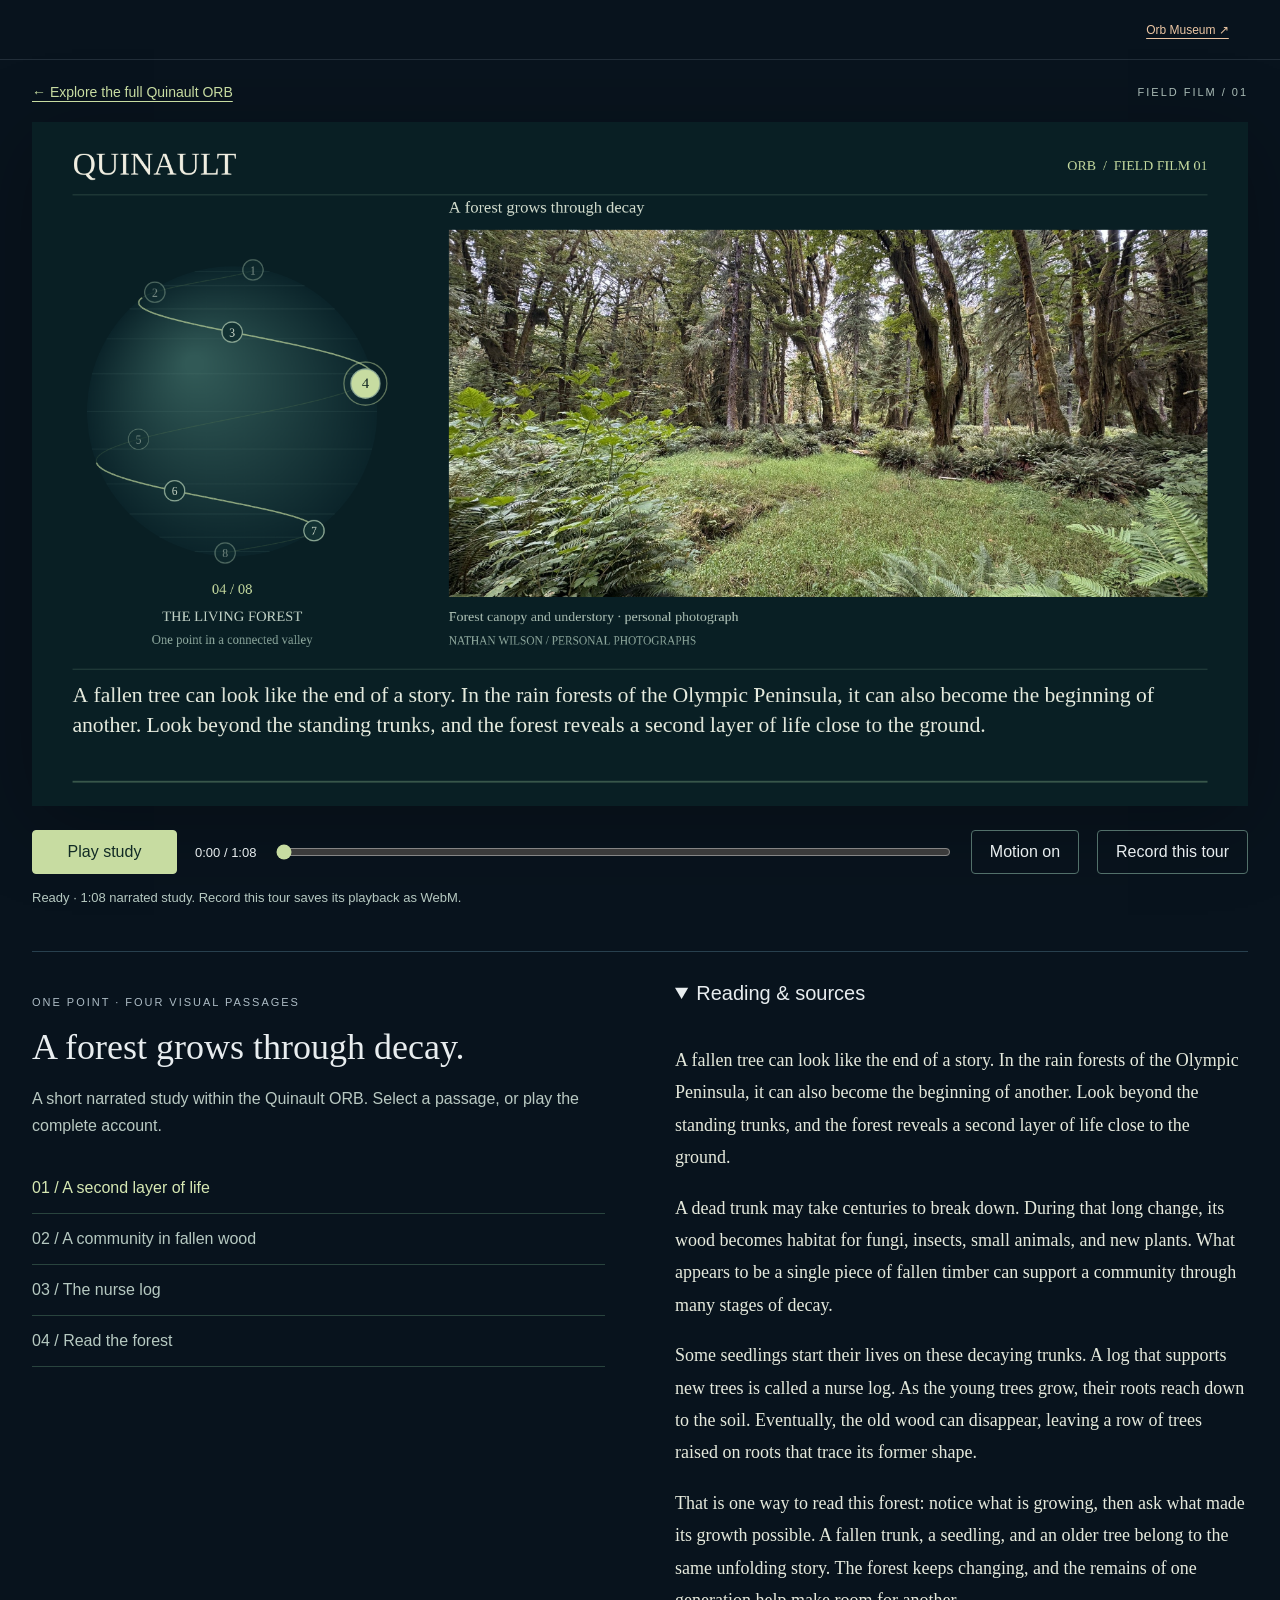
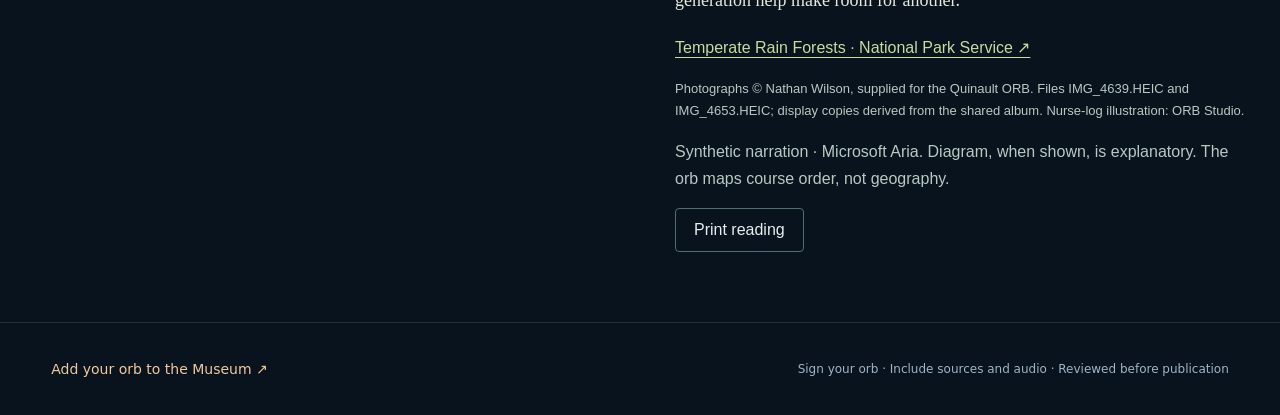
==== commit 732e1d93: "Connect Quinault readers to the ORB museum Add the shared museum contribution entry without changing" ====
--- a/forest-sample.html
+++ b/forest-sample.html
@@ -134,7 +134,14 @@
 }
 @media(prefers-reduced-motion:reduce){body[data-orb-reader] *,body[data-orb-reader] *::before,body[data-orb-reader] *::after{animation:none!important;transition:none!important;scroll-behavior:auto!important}}
 }
-@media print{.reader-reaches,.reader-point-preview,.reader-library-return,.reader-return-bar,.reader-disclosure{display:none!important}}
+.reader-museum-actions,.reader-contributor{max-width:1440px;margin:0 auto;padding:24px clamp(22px,4vw,64px);border-top:1px solid #b5c9d326;color:#b5c9d5;font:14px/1.6 system-ui,sans-serif}
+.reader-museum-actions{display:flex;align-items:center;justify-content:space-between;flex-wrap:wrap;gap:8px 24px;background:#08131d}
+.reader-museum-actions .reader-museum-add{display:inline-flex;align-items:center;min-height:44px;color:#efc9a0;text-decoration:none;font-weight:500}
+.reader-museum-actions .reader-museum-add:hover{text-decoration:underline}
+.reader-museum-actions .reader-museum-add:focus-visible{outline:2px solid #efc9a0;outline-offset:5px;border-radius:3px}
+.reader-museum-actions span{font-size:12px;color:#a0b5c3}
+.reader-contributor strong{font-weight:500;color:#e6d7c5;overflow-wrap:anywhere}
+@media print{.reader-reaches,.reader-point-preview,.reader-library-return,.reader-return-bar,.reader-disclosure,.reader-museum-actions{display:none!important}}
 
 /* ORB reader family adapters, 2026-09-15.
  * Kept separate from the shared shell: historical readers use opposite meanings
@@ -449,7 +456,15 @@
     let header=document.querySelector('header .header-inner')||document.querySelector('header');
     if(!header){header=document.createElement('nav');header.className='reader-return-bar';header.setAttribute('aria-label','Library navigation');body.prepend(header);}
     if(header){const existing=[...header.querySelectorAll('a:not(.brand)')].find(a=>/^https:\/\/(?:visualizationcreation\.github\.io|orbiversity\.com)\/orb-archive\/(?:\?.*)?$/.test(a.href));
-      const link=existing||document.createElement('a');link.classList.add('reader-library-return');link.href='https://orbiversity.com/orb-archive/';link.textContent='Orbiversity ↗';link.style.marginTop='0';if(!existing)header.append(link);}
+      const link=existing||document.createElement('a');link.classList.add('reader-library-return');link.href='https://orbiversity.com/orb-archive/';link.textContent='Orb Museum ↗';link.style.marginTop='0';if(!existing)header.append(link);}
+  }
+  // A constant destination keeps private reader data out of URLs and works offline
+  // as a visible entry point. No export or upload happens merely by following it.
+  if(!document.querySelector('.reader-museum-add')){
+    const nav=document.createElement('nav');nav.className='reader-museum-actions';nav.setAttribute('aria-label','Contribute an orb');
+    const link=document.createElement('a');link.className='reader-museum-add';link.href='https://orbiversity.com/orb-archive/submit.html';link.target='_blank';link.rel='noopener';link.textContent='Add your orb to the Museum ↗';
+    const note=document.createElement('span');note.textContent='Sign your orb · Include sources and audio · Reviewed before publication';
+    nav.append(link,note);const reaches=document.querySelector('.reader-reaches');if(reaches)reaches.before(nav);else body.append(nav);
   }
 })();
 
